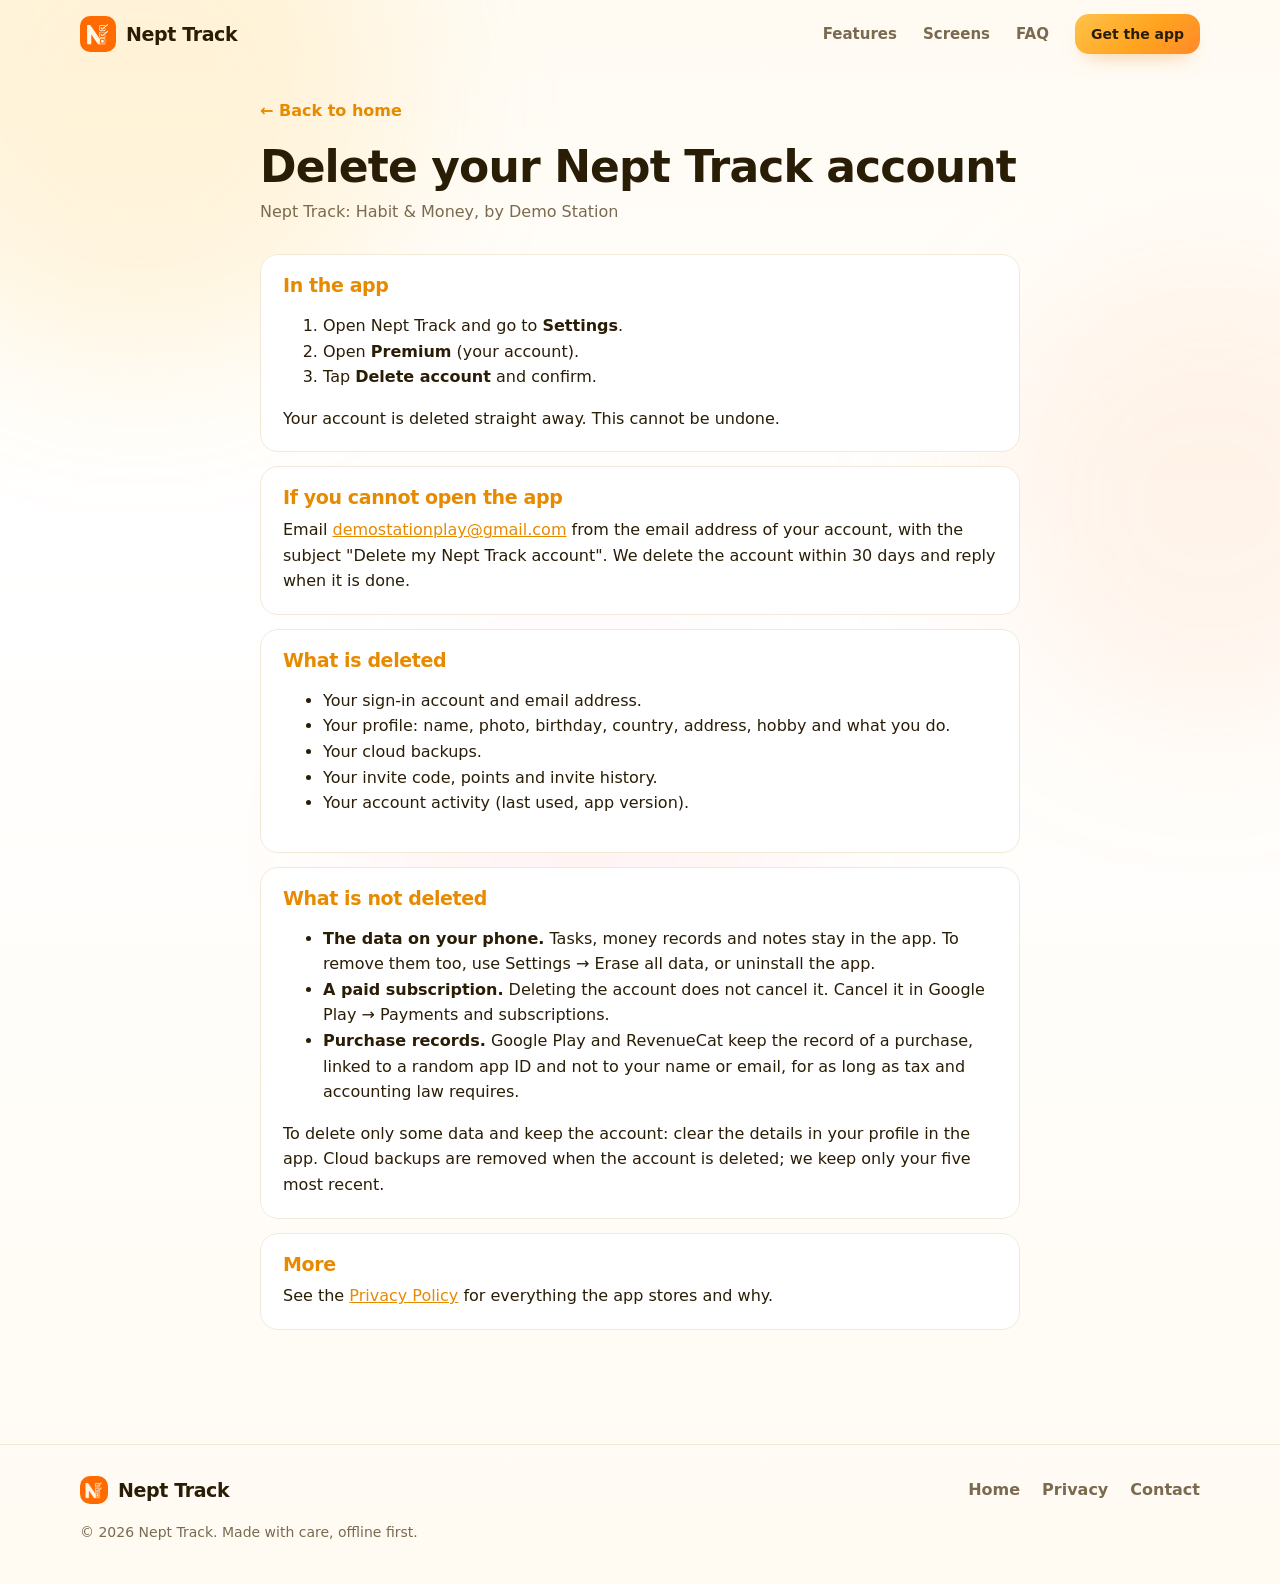
==== delete-account.html @ c7b1d525 "Privacy policy for 2.7 and a Delete your account page Profile details, invites, Ask Nept through our" ====
<!doctype html>
<html lang="en">
<head>
<meta charset="utf-8" />
<meta name="viewport" content="width=device-width, initial-scale=1" />
<title>Delete your account · Nept Track</title>
  <link rel="canonical" href="https://nept-track.vercel.app/delete-account.html" />
<meta name="description" content="How to delete your Nept Track account and the data kept with it." />
<meta name="theme-color" content="#FFFFFF" />
<link rel="icon" href="images/favicon.png" sizes="48x48" type="image/png" />
  <link rel="apple-touch-icon" href="images/apple-touch-icon.png" />
<link rel="stylesheet" href="css/style.css?v=20261010e" />
</head>
<body>

<div class="aurora" aria-hidden="true"><span></span><span></span><span></span></div>

<header class="nav" id="nav">
  <a class="brand" href="index.html"><img src="images/icon.png" alt="" width="36" height="36" /> Nept Track</a>
  <button class="nav-toggle" id="navToggle" aria-label="Open menu" aria-expanded="false"><span></span><span></span></button>
  <nav class="nav-links" id="navLinks">
    <a href="index.html#features">Features</a>
    <a href="index.html#screens">Screens</a>
    <a href="index.html#faq">FAQ</a>
    <a class="btn btn-small" href="https://play.google.com/store/apps/details?id=com.AhmedReFu.NeptTrack" target="_blank" rel="noopener">Get the app</a>
  </nav>
</header>

<main>
<article class="doc">
  <a class="back-link" href="index.html">← Back to home</a>
  <h1>Delete your Nept Track account</h1>
  <p class="date">Nept Track: Habit &amp; Money, by Demo Station</p>

  <section>
    <h2>In the app</h2>
    <ol>
      <li>Open Nept Track and go to <strong>Settings</strong>.</li>
      <li>Open <strong>Premium</strong> (your account).</li>
      <li>Tap <strong>Delete account</strong> and confirm.</li>
    </ol>
    <p>Your account is deleted straight away. This cannot be undone.</p>
  </section>

  <section>
    <h2>If you cannot open the app</h2>
    <p>Email <a href="mailto:demostationplay@gmail.com?subject=Delete%20my%20Nept%20Track%20account">demostationplay@gmail.com</a> from the email address of your account, with the subject "Delete my Nept Track account". We delete the account within 30 days and reply when it is done.</p>
  </section>

  <section>
    <h2>What is deleted</h2>
    <ul>
      <li>Your sign-in account and email address.</li>
      <li>Your profile: name, photo, birthday, country, address, hobby and what you do.</li>
      <li>Your cloud backups.</li>
      <li>Your invite code, points and invite history.</li>
      <li>Your account activity (last used, app version).</li>
    </ul>
  </section>

  <section>
    <h2>What is not deleted</h2>
    <ul>
      <li><strong>The data on your phone.</strong> Tasks, money records and notes stay in the app. To remove them too, use Settings → Erase all data, or uninstall the app.</li>
      <li><strong>A paid subscription.</strong> Deleting the account does not cancel it. Cancel it in Google Play → Payments and subscriptions.</li>
      <li><strong>Purchase records.</strong> Google Play and RevenueCat keep the record of a purchase, linked to a random app ID and not to your name or email, for as long as tax and accounting law requires.</li>
    </ul>
    <p>To delete only some data and keep the account: clear the details in your profile in the app. Cloud backups are removed when the account is deleted; we keep only your five most recent.</p>
  </section>

  <section>
    <h2>More</h2>
    <p>See the <a href="privacy-policy.html">Privacy Policy</a> for everything the app stores and why.</p>
  </section>
</article>
</main>

<footer class="footer">
  <div class="footer-inner">
    <a class="brand" href="index.html"><img src="images/icon.png" alt="" width="28" height="28" /> Nept Track</a>
    <nav>
      <a href="index.html">Home</a>
      <a href="privacy-policy.html">Privacy</a>
      <a href="mailto:demostationplay@gmail.com">Contact</a>
    </nav>
    <p>© <span id="year">2026</span> Nept Track. Made with care, offline first.</p>
  </div>
</footer>

<script src="js/main.js?v=20261010e"></script>
</body>
</html>
---- css/style.css ----
/* Nept Track website — shared styles (index + privacy policy).
   Colours mirror the app tokens in src/utils/colors.ts. */

:root {
  /* Light only, on purpose: the site reads bright and white, with amber as the accent. */
  --bg: #FFFFFF;
  --bg-tint: #FFFBF3;
  --surface: #FFFFFF;
  --surface-alt: #FFF8EC;
  --primary: #E88A00;
  --primary-soft: #FFF3DC;
  --accent: #F0780F;
  --ink: #2A1D06;
  --muted: #7A6A4F;
  --line: #F1E8D8;
  --success: #12A85F;
  --violet: #7C5CFF;
  --glass: rgba(255, 255, 255, 0.82);
  --shadow: 0 18px 44px -22px rgba(120, 80, 20, 0.22);
  --grad: linear-gradient(135deg, #FFC24A 0%, #FFA41F 55%, #FF8A2A 100%);
  --grad-soft: linear-gradient(135deg, #FFF6E3 0%, #FFEBC7 55%, #FFE0C2 100%);
  --on-grad: #2A1D06;
  --aurora-1: rgba(255, 196, 70, 0.16);
  --aurora-2: rgba(255, 150, 60, 0.10);
  --aurora-3: rgba(255, 120, 150, 0.07);
  --radius: 20px;
  color-scheme: light;
}

* { box-sizing: border-box; }
html { scroll-behavior: smooth; scroll-padding-top: 84px; }
body {
  margin: 0;
  background: linear-gradient(180deg, var(--bg-tint) 0%, var(--bg) 35%, var(--bg-tint) 100%);
  color: var(--ink);
  font: 16px/1.6 system-ui, -apple-system, "Segoe UI", Roboto, "Noto Sans", sans-serif;
  -webkit-font-smoothing: antialiased;
  overflow-x: hidden;
}
img { max-width: 100%; display: block; }
a { color: var(--primary); }
h1, h2, h3 { letter-spacing: -0.02em; line-height: 1.15; margin: 0; font-weight: 800; }

/* ---------- Ambient background ---------- */
.aurora { position: fixed; inset: 0; z-index: -1; pointer-events: none; overflow: hidden; }
.aurora span {
  position: absolute; border-radius: 50%; filter: blur(80px);
  animation: drift 22s ease-in-out infinite alternate;
}
.aurora span:nth-child(1) { width: 520px; height: 520px; background: var(--aurora-1); top: -160px; left: -120px; }
.aurora span:nth-child(2) { width: 460px; height: 460px; background: var(--aurora-2); top: 30%; right: -160px; animation-delay: -6s; }
.aurora span:nth-child(3) { width: 400px; height: 400px; background: var(--aurora-3); bottom: -140px; left: 30%; animation-delay: -12s; }
@keyframes drift {
  from { transform: translate(0, 0) scale(1); }
  to   { transform: translate(60px, 40px) scale(1.15); }
}

/* ---------- Buttons ---------- */
.btn {
  display: inline-flex; align-items: center; justify-content: center; gap: 8px;
  padding: 14px 22px; border-radius: 14px; font-weight: 700; text-decoration: none;
  background: var(--grad); color: var(--on-grad); border: 0; cursor: pointer;
  transition: transform .2s cubic-bezier(.3,1.6,.5,1), box-shadow .2s;
  box-shadow: 0 10px 22px -12px rgba(230, 130, 0, .55);
}
.btn:hover { transform: translateY(-2px) scale(1.02); }
.btn:active { transform: scale(.97); }
.btn-small { padding: 9px 16px; font-size: 14px; }
.btn-ghost { background: var(--surface); color: var(--ink); border: 1px solid var(--line); box-shadow: none; }

.store-btn {
  display: inline-flex; align-items: center; gap: 12px;
  padding: 11px 20px 11px 16px; border-radius: 14px; text-decoration: none;
  background: var(--ink); color: var(--bg);
  transition: transform .2s cubic-bezier(.3,1.6,.5,1);
}
.store-btn:hover { transform: translateY(-2px) scale(1.03); }
.store-btn span { display: flex; flex-direction: column; line-height: 1.1; font-weight: 700; font-size: 18px; }
.store-btn small { font-size: 11px; font-weight: 500; opacity: .75; text-transform: uppercase; letter-spacing: .05em; }
.store-btn.dark { background: #1a1204; color: #FFF0CE; }

/* ---------- Nav ---------- */
.nav {
  position: sticky; top: 0; z-index: 50;
  display: flex; align-items: center; justify-content: space-between;
  max-width: 1160px; margin: 0 auto; padding: 14px 20px;
  transition: background .3s, box-shadow .3s;
}
.nav.scrolled {
  background: var(--glass); backdrop-filter: blur(16px); -webkit-backdrop-filter: blur(16px);
  box-shadow: 0 1px 0 var(--line); max-width: none;
}
.brand { display: flex; align-items: center; gap: 10px; font-weight: 800; font-size: 19px; color: var(--ink); text-decoration: none; letter-spacing: -.02em; }
.brand img { border-radius: 10px; }
.nav-links { display: flex; align-items: center; gap: 26px; }
.nav-links a:not(.btn) { color: var(--muted); text-decoration: none; font-weight: 600; font-size: 15px; transition: color .2s; }
.nav-links a:not(.btn):hover { color: var(--ink); }
.nav-toggle { display: none; background: none; border: 0; padding: 10px; cursor: pointer; }
.nav-toggle span { display: block; width: 22px; height: 2px; background: var(--ink); margin: 5px 0; border-radius: 2px; transition: transform .25s; }
.nav-toggle[aria-expanded="true"] span:first-child { transform: translateY(3.5px) rotate(45deg); }
.nav-toggle[aria-expanded="true"] span:last-child { transform: translateY(-3.5px) rotate(-45deg); }

/* ---------- Hero ---------- */
main { max-width: 1160px; margin: 0 auto; padding: 0 20px; }
.hero {
  display: grid; grid-template-columns: 1.1fr .9fr; gap: 40px; align-items: center;
  padding: 48px 0 80px;
}
.pill {
  display: inline-block; padding: 6px 14px; border-radius: 999px;
  background: var(--primary-soft); color: var(--primary); font-weight: 700; font-size: 13px;
  margin-bottom: 20px;
}
.hero h1 { font-size: clamp(38px, 6vw, 66px); }
.grad { background: var(--grad); -webkit-background-clip: text; background-clip: text; color: transparent; }
.lead { font-size: 19px; color: var(--muted); max-width: 520px; margin: 20px 0 30px; }
.cta-row { display: flex; flex-wrap: wrap; gap: 14px; align-items: center; }
.hero-stats { list-style: none; padding: 0; margin: 40px 0 0; display: flex; gap: 36px; }
.hero-stats strong { display: block; font-size: 34px; font-weight: 800; color: var(--primary); line-height: 1; }
.hero-stats span { font-size: 14px; color: var(--muted); }

.hero-phone { position: relative; display: flex; justify-content: center; }
.phone {
  width: min(330px, 80vw); border-radius: 34px; overflow: hidden;
  box-shadow: var(--shadow), 0 0 0 1px var(--line);
  background: var(--surface);
  transition: transform .15s ease-out;
  will-change: transform;
}
.phone.small { width: min(300px, 76vw); }
.float-card {
  position: absolute; display: flex; align-items: center; gap: 8px;
  padding: 10px 16px; border-radius: 14px; font-weight: 700; font-size: 14px;
  background: var(--glass); backdrop-filter: blur(14px); -webkit-backdrop-filter: blur(14px);
  border: 1px solid var(--line); box-shadow: var(--shadow);
  animation: bob 5s ease-in-out infinite;
}
.fc-1 { top: 18%; left: -2%; }
.fc-2 { bottom: 16%; right: -2%; animation-delay: -2.5s; }
.dot { width: 10px; height: 10px; border-radius: 50%; }
.dot-green { background: var(--success); }
.dot-amber { background: var(--primary); }
@keyframes bob { 50% { transform: translateY(-10px); } }

/* ---------- Sections ---------- */
.section { padding: 70px 0; }
.section-head { text-align: center; max-width: 620px; margin: 0 auto 44px; }
.section-head h2, .split-copy h2, .privacy-copy h2 { font-size: clamp(30px, 4vw, 42px); }
.section-head p { color: var(--muted); font-size: 17px; margin: 14px 0 0; }
.eyebrow { display: inline-block; color: var(--accent); font-weight: 800; font-size: 13px; text-transform: uppercase; letter-spacing: .12em; margin-bottom: 12px; }

/* Features */
.features { display: grid; grid-template-columns: repeat(auto-fit, minmax(200px, 1fr)); gap: 18px; }
.feature {
  position: relative; padding: 26px 22px; border-radius: var(--radius);
  background: var(--surface); border: 1px solid color-mix(in srgb, var(--c) 30%, var(--line));
  box-shadow: 0 16px 40px -24px color-mix(in srgb, var(--c) 60%, transparent);
  overflow: hidden; transition: transform .3s cubic-bezier(.3,1.5,.5,1);
}
.feature::before {
  content: ""; position: absolute; inset: 0 auto 0 0; width: 4px; background: var(--c);
}
.feature::after {
  content: ""; position: absolute; inset: 0;
  background: linear-gradient(160deg, color-mix(in srgb, var(--c) 12%, transparent), transparent 60%);
  pointer-events: none;
}
.feature:hover { transform: translateY(-6px); }
.f-icon {
  width: 52px; height: 52px; border-radius: 16px; display: grid; place-items: center; font-size: 26px;
  background: color-mix(in srgb, var(--c) 18%, transparent); margin-bottom: 16px;
}
.feature h3 { font-size: 20px; margin-bottom: 12px; }
.feature ul { margin: 0; padding: 0; list-style: none; }
.feature li { position: relative; padding-left: 20px; margin-bottom: 8px; color: var(--muted); font-size: 15px; line-height: 1.45; }
.feature li::before { content: "•"; position: absolute; left: 4px; color: var(--c); font-weight: 900; }

/* Split */
.split { display: grid; grid-template-columns: 1fr 1fr; gap: 50px; align-items: center; }
.split-copy p { color: var(--muted); font-size: 17px; margin: 16px 0 26px; }
.split-media { display: flex; justify-content: center; }
.flow { display: flex; align-items: center; gap: 12px; flex-wrap: wrap; margin-bottom: 12px; }
.flow-chip {
  padding: 9px 14px; border-radius: 12px; background: var(--surface-alt);
  font-weight: 600; font-size: 15px; border: 1px solid var(--line);
}
.flow-arrow { color: var(--primary); font-weight: 800; font-size: 20px; }
.flow-green { color: var(--success); border-color: color-mix(in srgb, var(--success) 40%, var(--line)); }
.flow-amber { color: var(--primary); border-color: color-mix(in srgb, var(--primary) 40%, var(--line)); }
.flow-violet { color: var(--violet); border-color: color-mix(in srgb, var(--violet) 40%, var(--line)); }

/* Gallery */
.gallery-wrap { position: relative; }
.gallery {
  display: flex; gap: 20px; overflow-x: auto; scroll-snap-type: x mandatory;
  padding: 10px 4px 24px; scrollbar-width: none;
}
.gallery::-webkit-scrollbar { display: none; }
.gallery figure { flex: 0 0 240px; margin: 0; scroll-snap-align: start; cursor: zoom-in; }
.gallery img {
  /* One frame for every shot, so older 9:16 images line up with full-height ones. */
  width: 100%; aspect-ratio: 1080 / 2340; object-fit: cover; object-position: top;
  border-radius: 24px; box-shadow: var(--shadow); border: 1px solid var(--line);
  transition: transform .3s cubic-bezier(.3,1.5,.5,1);
}
.gallery figure:hover img { transform: translateY(-6px) scale(1.02); }
.gallery figcaption { text-align: center; margin-top: 12px; font-weight: 700; color: var(--muted); font-size: 14px; }
.g-arrow {
  position: absolute; top: 42%; z-index: 2; width: 46px; height: 46px; border-radius: 50%;
  border: 1px solid var(--line); background: var(--glass); backdrop-filter: blur(10px);
  color: var(--ink); font-size: 28px; line-height: 1; cursor: pointer; box-shadow: var(--shadow);
}
.g-prev { left: -10px; }
.g-next { right: -10px; }

/* Privacy card */
.privacy-card {
  display: grid; grid-template-columns: 1fr 1fr; gap: 40px; align-items: center;
  padding: 44px; border-radius: 28px; background: var(--surface); border: 1px solid var(--line);
  box-shadow: var(--shadow);
}
.privacy-copy p { color: var(--muted); font-size: 17px; margin: 14px 0 20px; }
.link-arrow { font-weight: 700; text-decoration: none; }
.link-arrow:hover { text-decoration: underline; }
.privacy-list { list-style: none; margin: 0; padding: 0; display: grid; gap: 14px; }
.privacy-list li {
  display: flex; gap: 14px; align-items: flex-start; padding: 16px;
  border-radius: 16px; background: var(--surface-alt);
}
.privacy-list li > span { font-size: 24px; }
.privacy-list strong { display: block; }
.privacy-list div { color: var(--muted); font-size: 15px; }
.privacy-list div strong { color: var(--ink); }

/* Extras */
.extras { display: grid; grid-template-columns: repeat(3, 1fr); gap: 16px; }
.extra {
  padding: 22px; border-radius: 18px; background: var(--glass); border: 1px solid var(--line);
  backdrop-filter: blur(10px); -webkit-backdrop-filter: blur(10px);
}
.extra strong { display: block; font-size: 17px; margin-bottom: 4px; }
.extra span { color: var(--muted); font-size: 15px; }

/* FAQ */
.faq { max-width: 760px; margin: 0 auto; display: grid; gap: 12px; }
.faq details {
  border-radius: 16px; background: var(--surface); border: 1px solid var(--line); padding: 0 22px;
  transition: border-color .2s;
}
.faq details[open] { border-color: var(--primary); }
.faq summary {
  list-style: none; cursor: pointer; padding: 18px 0; font-weight: 700; font-size: 17px;
  display: flex; justify-content: space-between; align-items: center; gap: 16px;
}
.faq summary::-webkit-details-marker { display: none; }
.faq summary::after { content: "+"; font-size: 24px; color: var(--primary); transition: transform .25s; }
.faq details[open] summary::after { transform: rotate(45deg); }
.faq details p { margin: 0 0 18px; color: var(--muted); }

/* CTA */
.cta-card {
  text-align: center; padding: 56px 24px; border-radius: 30px;
  background: var(--grad-soft); color: var(--on-grad); position: relative; overflow: hidden; border: 1px solid var(--line);
  box-shadow: var(--shadow);
}
.cta-card::after {
  content: ""; position: absolute; top: 0; left: -60%; width: 40%; height: 100%;
  background: linear-gradient(100deg, transparent, rgba(255,255,255,.7), transparent);
  animation: sheen 5s ease-in-out infinite;
}
@keyframes sheen { 0%, 60% { left: -60%; } 100% { left: 130%; } }
.cta-card img { margin: 0 auto 20px; border-radius: 22px; box-shadow: 0 12px 30px -10px rgba(0,0,0,.4); }
.cta-card h2 { font-size: clamp(28px, 4vw, 40px); }
.cta-card p { margin: 10px 0 26px; font-size: 18px; opacity: .85; }

/* Footer */
.footer { border-top: 1px solid var(--line); margin-top: 40px; }
.footer-inner {
  max-width: 1160px; margin: 0 auto; padding: 30px 20px 40px;
  display: flex; flex-wrap: wrap; align-items: center; justify-content: space-between; gap: 16px;
}
.footer nav { display: flex; gap: 22px; flex-wrap: wrap; }
.footer nav a { color: var(--muted); text-decoration: none; font-weight: 600; }
.footer nav a:hover { color: var(--primary); }
.footer p { width: 100%; margin: 0; color: var(--muted); font-size: 14px; }

/* Lightbox */
.lightbox {
  position: fixed; inset: 0; z-index: 100; display: flex; align-items: center; justify-content: center;
  background: rgba(10, 7, 2, .88); backdrop-filter: blur(8px); padding: 20px;
  animation: fade .2s ease-out;
}
.lightbox[hidden] { display: none; }
.lightbox img { max-height: 86vh; width: auto; border-radius: 26px; }
.lb-close, .lb-nav {
  position: absolute; background: rgba(255,255,255,.12); color: #fff; border: 0; cursor: pointer;
  width: 48px; height: 48px; border-radius: 50%; font-size: 30px; line-height: 1;
}
.lb-close { top: 18px; right: 18px; }
.lb-prev { left: 18px; }
.lb-next { right: 18px; }
.lb-cap { position: absolute; bottom: 14px; left: 0; right: 0; text-align: center; color: #fff; font-weight: 700; margin: 0; }
@keyframes fade { from { opacity: 0; } }

/* Reveal on scroll */
.reveal { opacity: 0; transform: translateY(26px); transition: opacity .7s ease, transform .7s cubic-bezier(.2,.9,.3,1); }
.reveal.in { opacity: 1; transform: none; }

/* ---------- Privacy policy page ---------- */
.doc { max-width: 760px; margin: 0 auto; padding: 30px 0 60px; }
.doc h1 { font-size: clamp(32px, 5vw, 44px); margin: 0 0 6px; }
.doc .date { color: var(--muted); margin: 0 0 30px; }
.doc section {
  background: var(--surface); border: 1px solid var(--line); border-radius: 18px;
  padding: 20px 22px; margin: 0 0 14px;
}
.doc h2 { font-size: 19px; margin: 0 0 8px; color: var(--primary); }
.doc p { margin: 0 0 8px; }
.doc p:last-child { margin-bottom: 0; }
.back-link { display: inline-block; margin-bottom: 18px; font-weight: 700; text-decoration: none; }

/* ---------- Responsive ---------- */
@media (max-width: 960px) {
  .features { grid-template-columns: repeat(2, 1fr); }
  .extras { grid-template-columns: repeat(2, 1fr); }
}
@media (max-width: 820px) {
  .nav-toggle { display: block; }
  .nav-links {
    position: absolute; top: 100%; left: 16px; right: 16px; flex-direction: column; align-items: stretch; gap: 4px;
    padding: 12px; border-radius: 18px; background: var(--surface); border: 1px solid var(--line); box-shadow: var(--shadow);
    opacity: 0; transform: translateY(-8px); pointer-events: none; transition: opacity .2s, transform .2s;
  }
  .nav-links.open { opacity: 1; transform: none; pointer-events: auto; }
  .nav-links a:not(.btn) { padding: 10px 12px; }
  .hero, .split, .privacy-card { grid-template-columns: 1fr; }
  .hero { padding-top: 20px; text-align: center; }
  .lead { margin-left: auto; margin-right: auto; }
  .cta-row, .hero-stats { justify-content: center; }
  .split-copy { text-align: center; }
  .flow { justify-content: center; }
  .privacy-card { padding: 28px 20px; }
  .g-arrow { display: none; }
}
@media (max-width: 560px) {
  main { padding: 0 16px; }
  .features, .extras { grid-template-columns: 1fr; }
  .hero-stats { gap: 22px; }
  .section { padding: 50px 0; }
  .gallery figure { flex-basis: 200px; }
  .flow { flex-wrap: nowrap; gap: 8px; }
  .flow-chip { padding: 8px 10px; font-size: 13.5px; white-space: nowrap; }
  .fc-1 { left: 0; }
  .fc-2 { right: 0; }
  .lb-nav { display: none; }
}

@media (prefers-reduced-motion: reduce) {
  *, *::before, *::after { animation: none !important; transition: none !important; }
  .reveal { opacity: 1; transform: none; }
  html { scroll-behavior: auto; }
}

/* ---------- Hero promo video ---------- */
.hero-video { position: relative; aspect-ratio: 1080 / 1920; background: #FFF8EC; }
.hero-video video { width: 100%; height: 100%; object-fit: cover; display: block; }
.sound-btn {
  position: absolute; right: 14px; bottom: 14px; width: 44px; height: 44px; border-radius: 50%;
  border: 1px solid rgba(255, 255, 255, 0.6); background: rgba(42, 29, 6, 0.55); color: #fff;
  font-size: 20px; cursor: pointer; backdrop-filter: blur(6px); -webkit-backdrop-filter: blur(6px);
}
.sound-btn:hover { background: rgba(42, 29, 6, 0.75); }

/* ---------- Scroll tour ---------- */
.tour-grid { display: grid; grid-template-columns: 1fr 1fr; gap: 56px; align-items: start; }
.tour-steps { list-style: none; margin: 0; padding: 0; }
.tour-step {
  min-height: 72vh; display: flex; flex-direction: column; justify-content: center;
  opacity: .35; transition: opacity .35s ease;
}
.tour-step.active { opacity: 1; }
.tour-step h3 { font-size: clamp(26px, 3.2vw, 38px); margin: 10px 0 12px; }
.tour-step p { color: var(--muted); font-size: 18px; max-width: 30ch; margin: 0; }
.tour-tag { color: var(--primary); font-weight: 800; font-size: 14px; letter-spacing: .02em; }
.tour-inline { display: none; }
.tour-stage {
  position: sticky; top: calc(50vh - min(330px, 40vh)); display: flex; flex-direction: column;
  align-items: center; gap: 18px;
}
.tour-phone { position: relative; width: min(300px, 36vh); aspect-ratio: 1080 / 2340; }
.tour-shot {
  position: absolute; inset: 0; width: 100%; height: 100%; object-fit: cover;
  opacity: 0; transform: scale(1.04); transition: opacity .45s ease, transform .6s cubic-bezier(.2, .8, .2, 1);
}
.tour-shot.active { opacity: 1; transform: none; }
.tour-dots { display: flex; gap: 8px; }
.tour-dots span { width: 8px; height: 8px; border-radius: 4px; background: var(--line); transition: width .3s ease, background .3s ease; }
.tour-dots span.active { width: 24px; background: var(--primary); }

@media (max-width: 860px) {
  /* Phones: no sticky stage; each step carries its own screenshot. */
  .tour-grid { grid-template-columns: 1fr; gap: 0; }
  .tour-stage { display: none; }
  .tour-step { min-height: 0; opacity: 1; padding: 28px 0; align-items: center; text-align: center; }
  .tour-step p { margin: 0 auto; }
  .tour-inline {
    display: block; width: min(280px, 72vw); height: auto; margin-top: 22px;
    border-radius: 28px; box-shadow: var(--shadow); border: 1px solid var(--line);
  }
}
@media (prefers-reduced-motion: reduce) {
  .tour-shot, .tour-step { transition: none; }
}
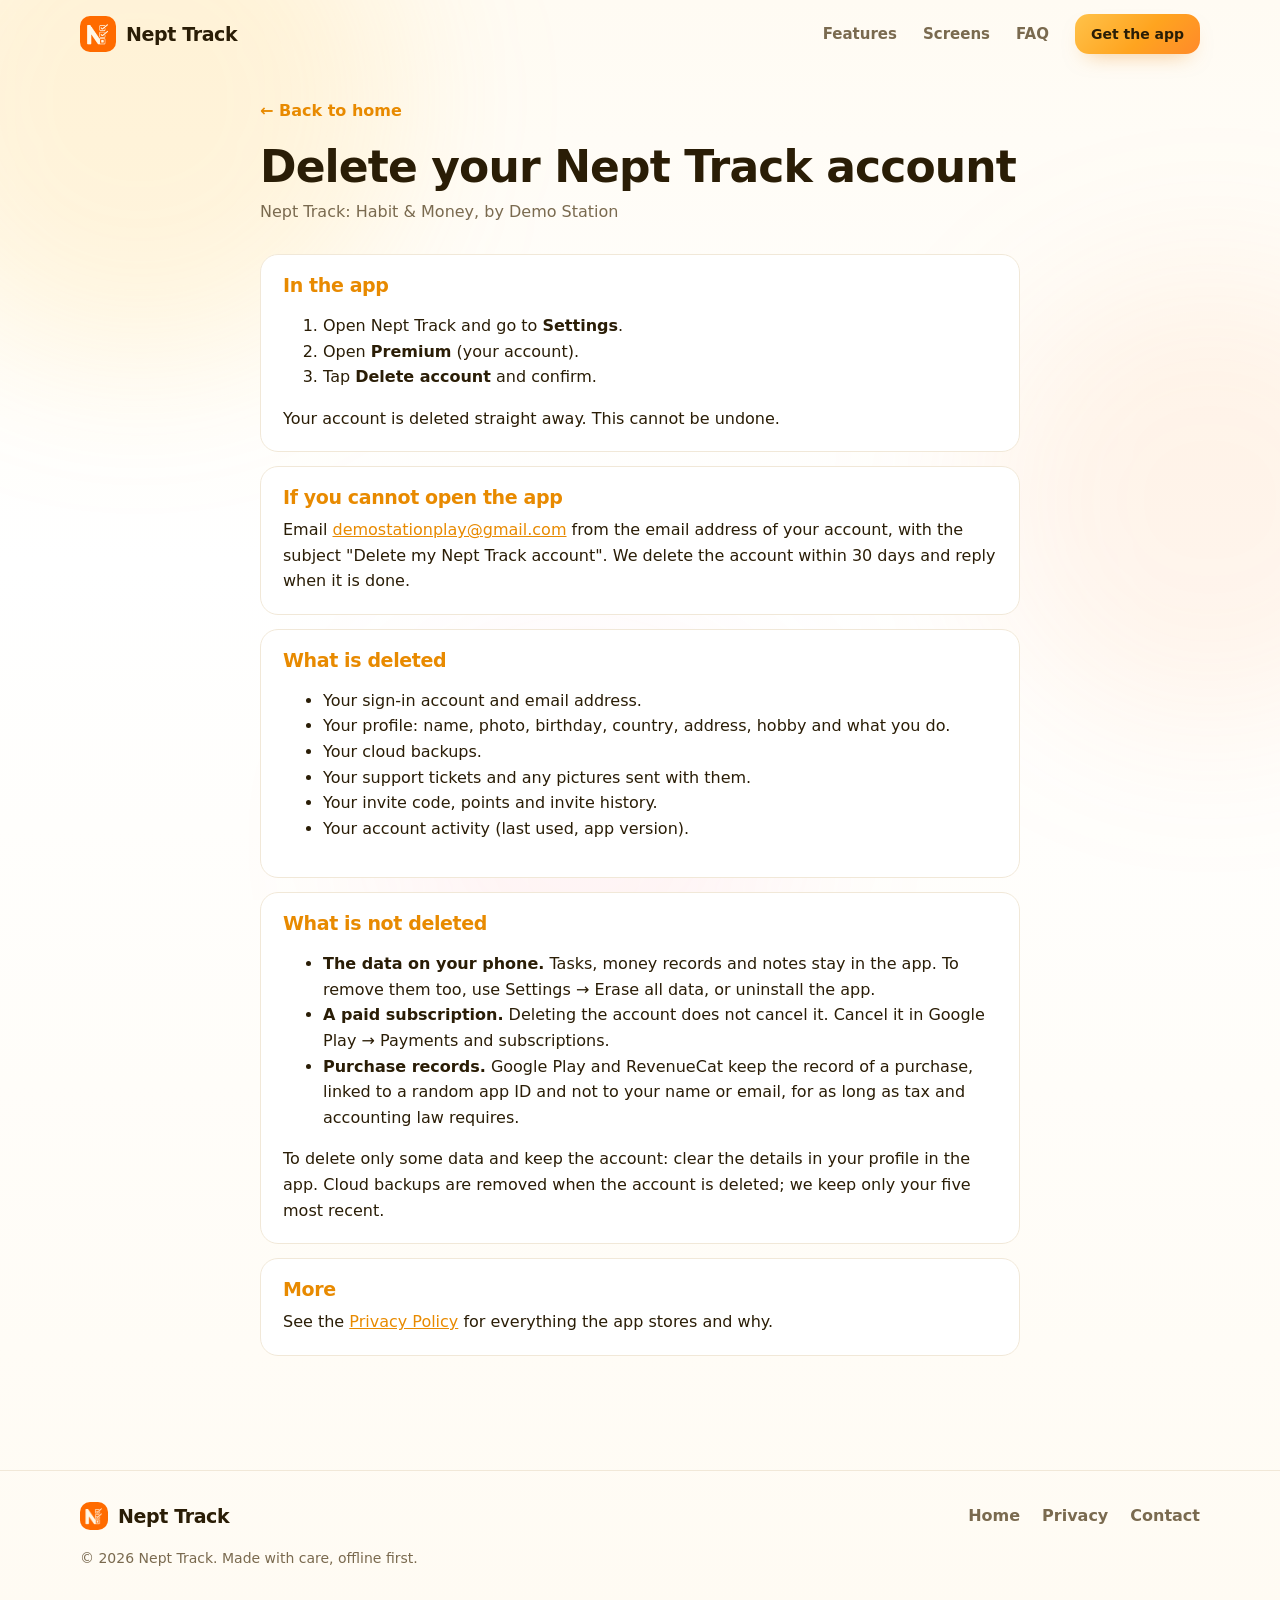
==== commit cd08ffa8: "Privacy policy and delete-account page: support tickets Co-Authored-By: Claude Fable 5.2 <noreply@an" ====
--- a/delete-account.html
+++ b/delete-account.html
@@ -53,6 +53,7 @@
       <li>Your sign-in account and email address.</li>
       <li>Your profile: name, photo, birthday, country, address, hobby and what you do.</li>
       <li>Your cloud backups.</li>
+      <li>Your support tickets and any pictures sent with them.</li>
       <li>Your invite code, points and invite history.</li>
       <li>Your account activity (last used, app version).</li>
     </ul>
